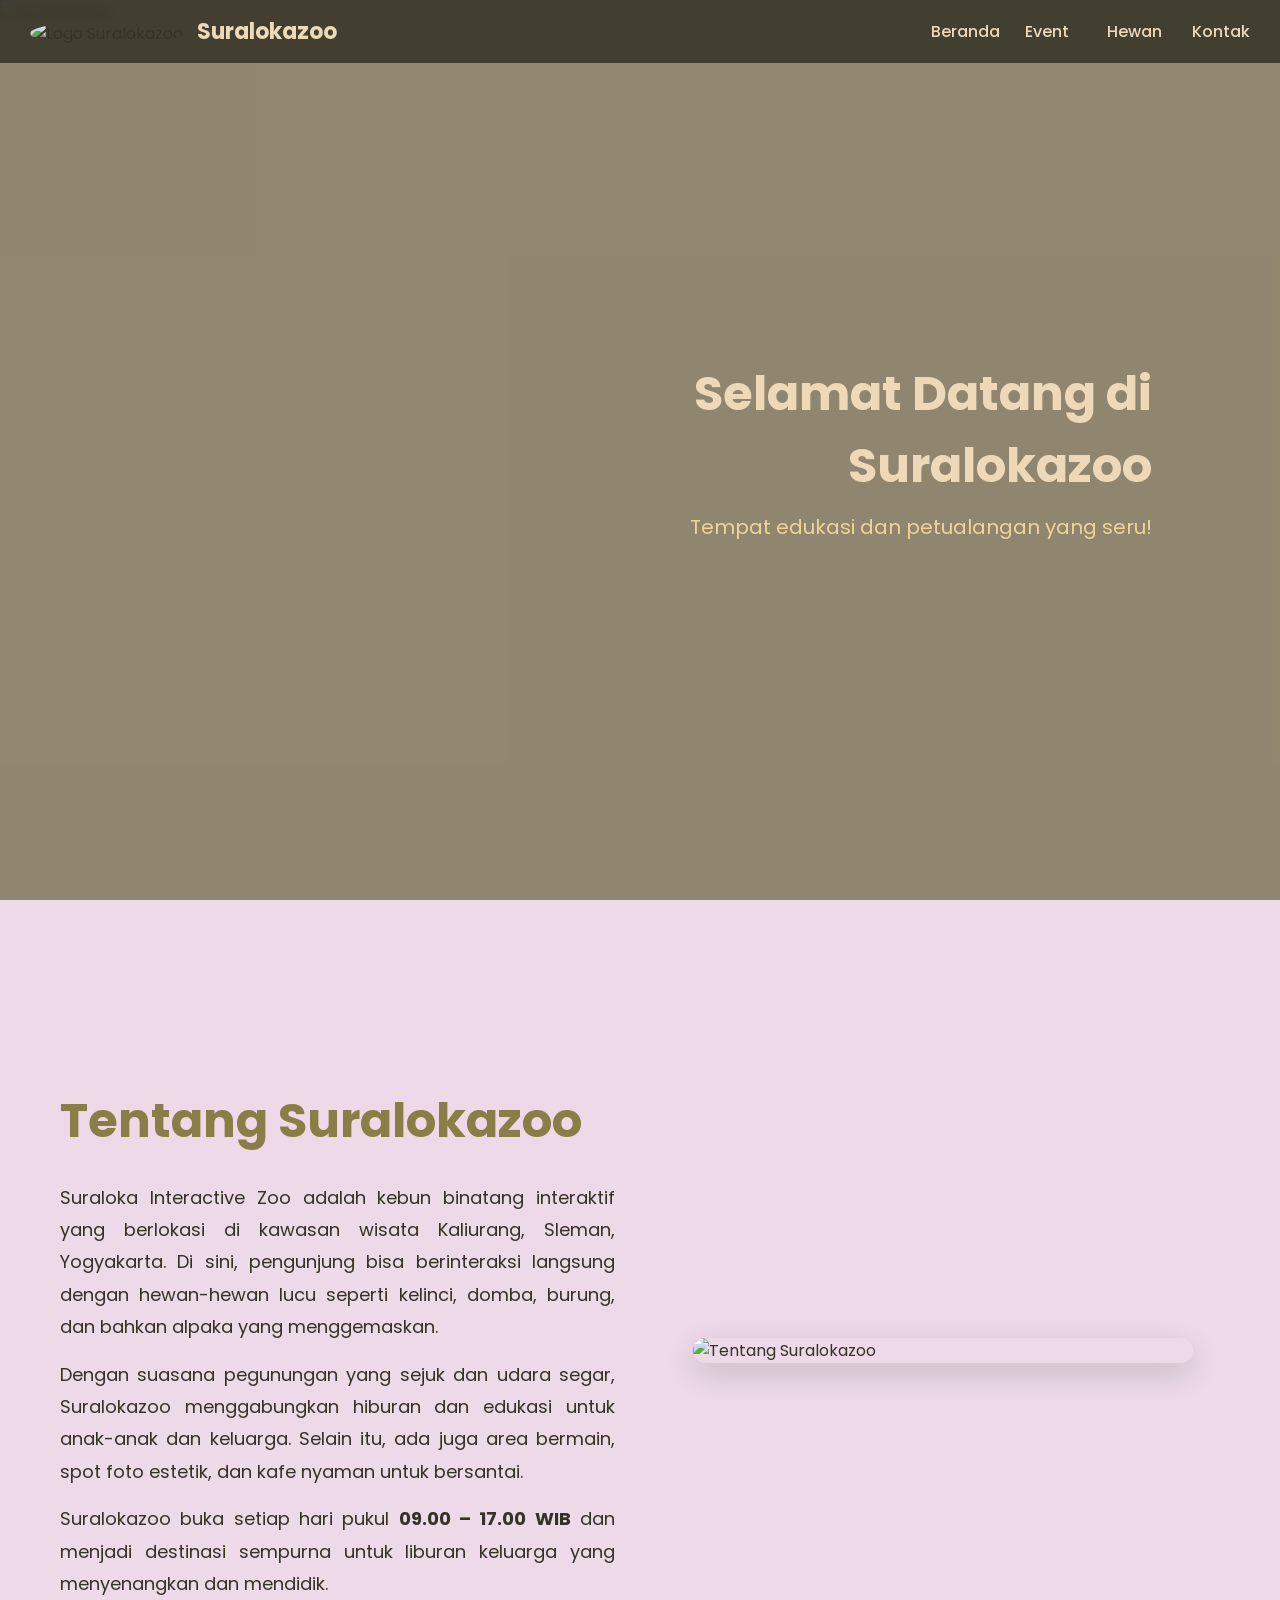
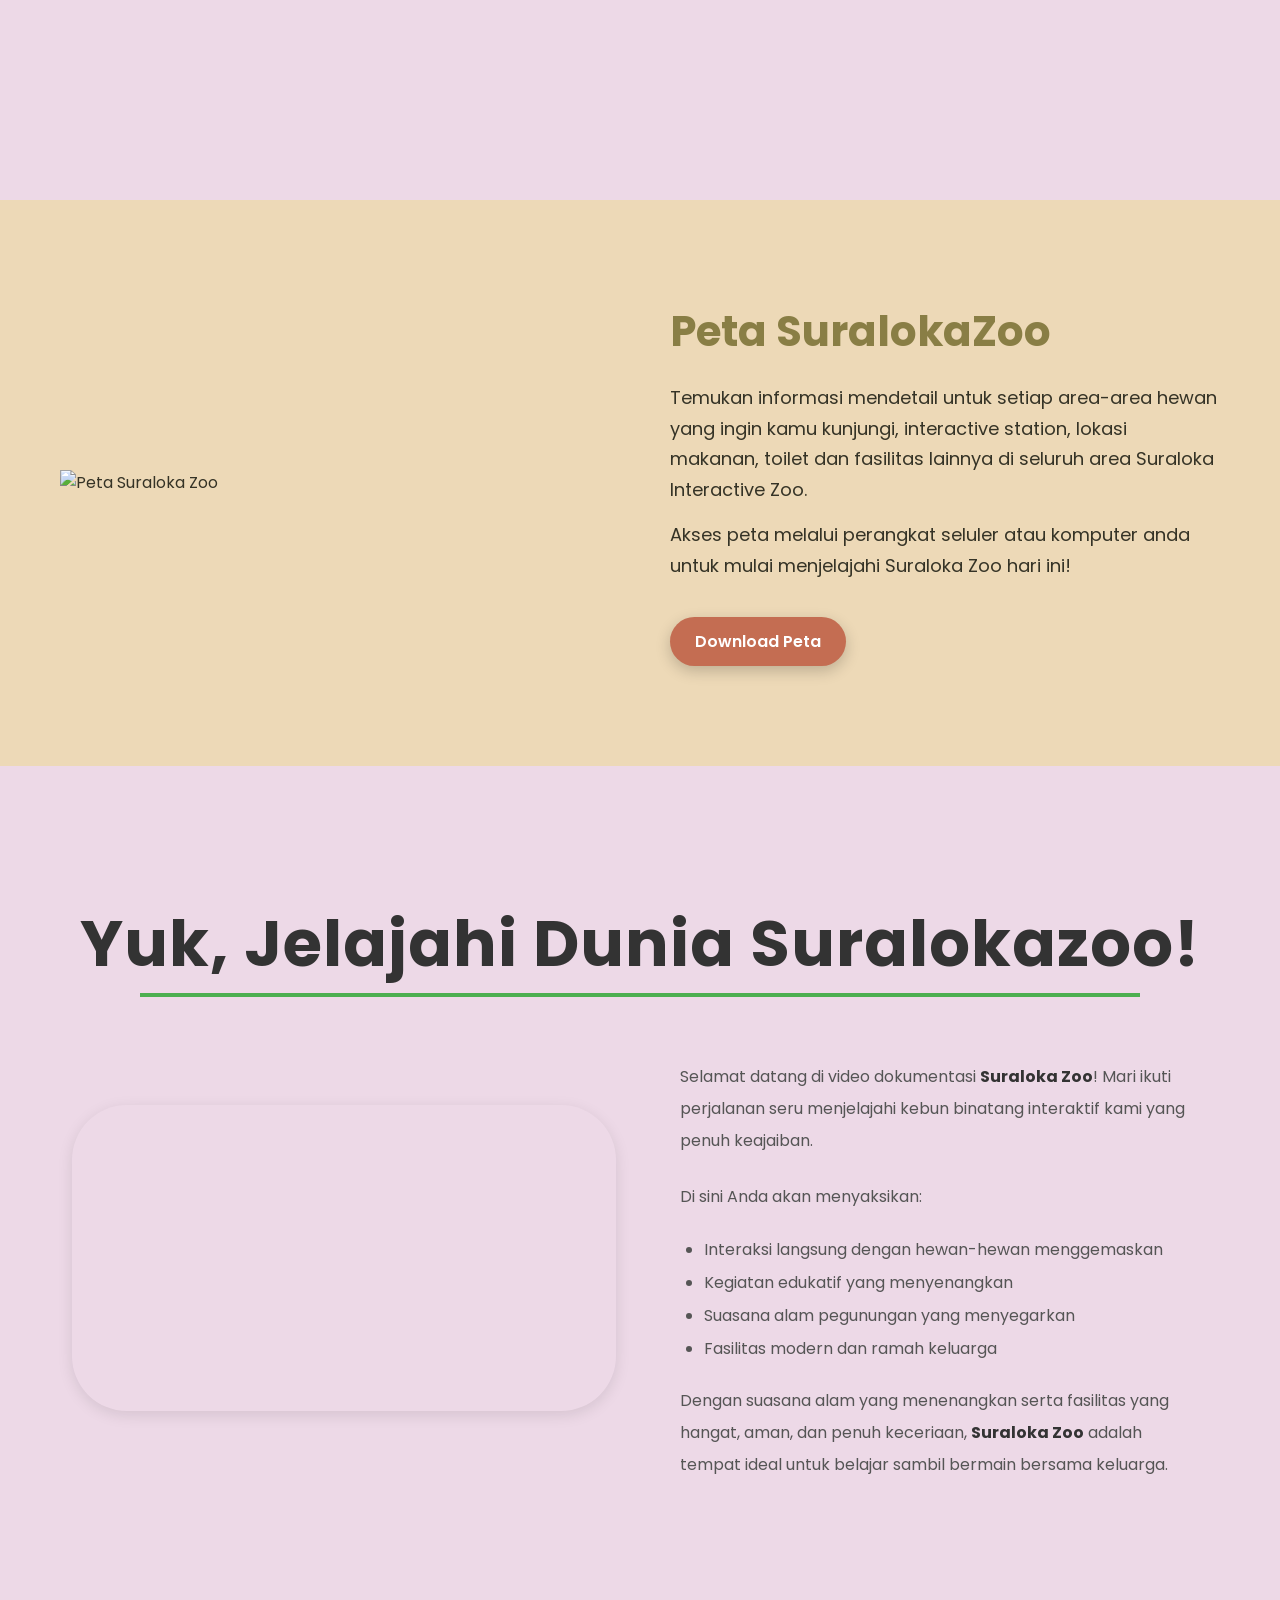
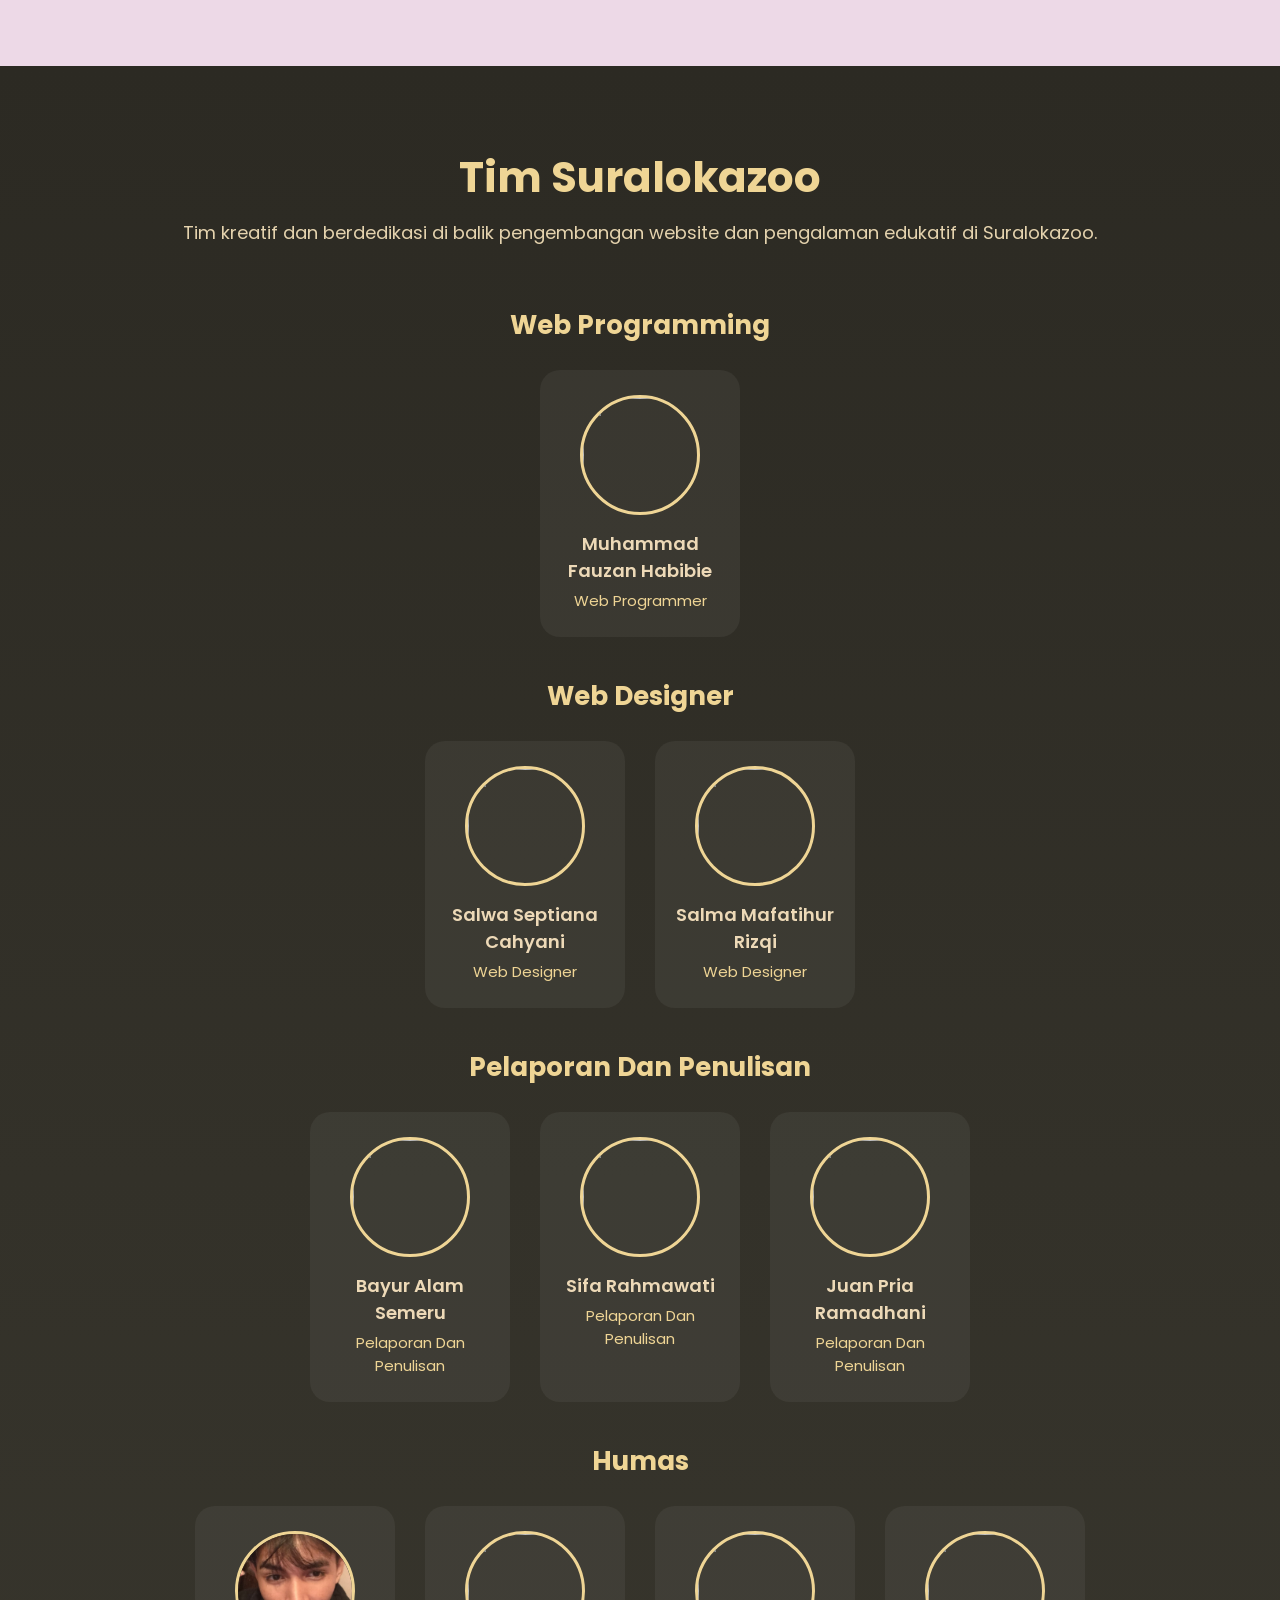
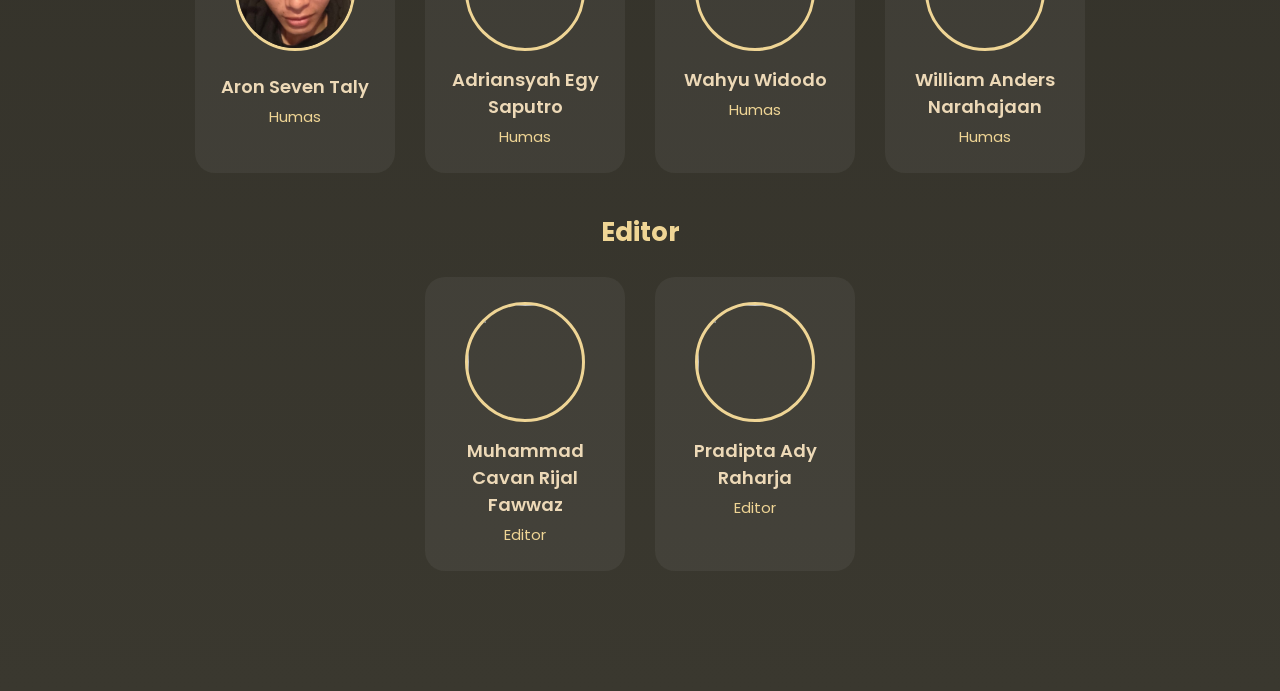
==== index.html @ 41c1dcbf "mengubah jadi index dan memperbaiki navbar" ====
<!DOCTYPE html>
<html lang="id">
<head>
    <meta charset="UTF-8">
    <meta name="viewport" content="width=device-width, initial-scale=1.0">
    <title>Suralokazoo</title>
    <link href="https://fonts.googleapis.com/css2?family=Poppins:wght@300;400;600;700&display=swap" rel="stylesheet">
    <link rel="stylesheet" href="main.css">
</head>
<body>
    <nav class="navbar">
        <div class="logo-container">
            <img src="image/logo_suralokazoo.jpg" alt="Logo Suralokazoo" class="logo-img">
            <span class="logo-text">Suralokazoo</span>
        </div>
        <ul>
            <li><a href="index.html">Beranda</a></li>
            <li><a href="event.html">Event</a></li>
            <li>
                <a href="hewan.html" class="active">Hewan</a>
                <ul class="dropdown">
                    <li><a href="mamalia.html">Mamalia</a></li>
                    <li><a href="amfibi.html">Amfibi</a></li>
                    <li><a href="reptil.html">Reptil</a></li>
                    <li><a href="unggas.html">Unggas</a></li>
                    <li><a href="ikan.html">Ikan</a></li>
                </ul>
            </li>
            <li><a href="kontak.html">Kontak</a></li>
        </ul>
    </nav>

  <section class="hero">
    <div class="overlay"></div>
    <img src="image/suralokazoo.jpg" alt="Suralokazoo" class="hero-img">
    <div class="hero-text">
      <h1>Selamat Datang di Suralokazoo</h1>
      <p>Tempat edukasi dan petualangan yang seru!</p>
    </div>
  </section>

  <section class="about" id="tentang">
    <div class="about-container">
      <div class="about-text">
        <h2>Tentang Suralokazoo</h2>
        <p>
          Suraloka Interactive Zoo adalah kebun binatang interaktif yang berlokasi di kawasan wisata Kaliurang, Sleman,
          Yogyakarta.
          Di sini, pengunjung bisa berinteraksi langsung dengan hewan-hewan lucu seperti kelinci, domba, burung, dan
          bahkan alpaka yang menggemaskan.
        </p>
        <p>
          Dengan suasana pegunungan yang sejuk dan udara segar, Suralokazoo menggabungkan hiburan dan edukasi
          untuk anak-anak dan keluarga. Selain itu, ada juga area bermain, spot foto estetik, dan kafe nyaman untuk
          bersantai.
        </p>
        <p>
          Suralokazoo buka setiap hari pukul <strong>09.00 – 17.00 WIB</strong> dan menjadi destinasi sempurna
          untuk liburan keluarga yang menyenangkan dan mendidik.
        </p>
      </div>

      <div class="about-image">
        <img src="image/suralokazoo.jpg" alt="Tentang Suralokazoo">
      </div>
    </div>
  </section>

  <section class="map-section">
    <div class="map-container">
      <div class="map-image">
        <img src="image/suralokazoo_map.png" alt="Peta Suraloka Zoo">
      </div>
      <div class="map-info">
        <h2>Peta SuralokaZoo</h2>
        <p>
          Temukan informasi mendetail untuk setiap area-area hewan yang ingin kamu kunjungi, interactive station, lokasi
          makanan, toilet dan fasilitas lainnya di seluruh area Suraloka Interactive Zoo.
        </p>
        <p>
          Akses peta melalui perangkat seluler atau komputer anda untuk mulai menjelajahi Suraloka Zoo hari ini!
        </p>
        <a href="image/suralokazoo_map.png" download class="btn-download">Download Peta</a>
      </div>
    </div>
  </section>

<!-- Section 4: Documentary -->
<section class="documentary" id="dokumentasi">
  <div class="documentary-container">
    
    <div class="documentary-header">
      <h1 class="documentary-title">Yuk, Jelajahi Dunia Suralokazoo!</h1>
     <div class="divider"></div>
     </div>

    <div class="documentary-content">
      <div class="video-wrapper">
        <div class="video-container">
          <iframe 
            src="https://www.youtube.com/embed/a-ZNIRq9Kw0?si=PWjBauFEa-ls23c8" 
            title="Dokumentasi Suralokazoo"
            frameborder="0" 
            allow="accelerometer; autoplay; clipboard-write; encrypted-media; gyroscope; picture-in-picture" 
            allowfullscreen>
          </iframe>
        </div>
      </div>

      <div class="documentary-description">
        <p>
          Selamat datang di video dokumentasi <strong>Suraloka Zoo</strong>! Mari ikuti perjalanan seru 
          menjelajahi kebun binatang interaktif kami yang penuh keajaiban.
        </p>
        <p>
          Di sini Anda akan menyaksikan:
        </p>
        <ul>
          <li>Interaksi langsung dengan hewan-hewan menggemaskan</li>
          <li>Kegiatan edukatif yang menyenangkan</li>
          <li>Suasana alam pegunungan yang menyegarkan</li>
          <li>Fasilitas modern dan ramah keluarga</li>
        </ul>
        <p>
          Dengan suasana alam yang menenangkan serta fasilitas yang hangat, 
          aman, dan penuh keceriaan, <strong>Suraloka Zoo</strong> adalah tempat 
          ideal untuk belajar sambil bermain bersama keluarga.
        </p>
      </div>
    </div>
  </div>
</section>

<section class="team" id="team">
  <h2 data-aos="fade-up">Tim Suralokazoo</h2>
  <p class="team-subtext">
    Tim kreatif dan berdedikasi di balik pengembangan website dan pengalaman edukatif di Suralokazoo.
  </p>

  <div class="team-group">

    <h3>Web Programming</h3>
    <div class="team-row single">
      <div class="team-card">
        <img src="image/pf.jpg" alt="">
        <h4>Muhammad Fauzan Habibie</h4>
        <p>Web Programmer</p>
      </div>
    </div>

    <h3>Web Designer</h3>
    <div class="team-row double" data-aos="zoom-in" data-aos-delay="500">
      <div class="team-card">
        <img src="image/pf2.jpeg" alt="">
        <h4>Salwa Septiana Cahyani</h4>
        <p>Web Designer</p>
      </div>
      <div class="team-card">
        <img src="image/pf3.jpeg" alt="">
        <h4>Salma Mafatihur Rizqi</h4>
        <p>Web Designer</p>
      </div>
    </div>

    <h3>Pelaporan Dan Penulisan</h3>
    <div class="team-row triple" data-aos="zoom-in" data-aos-delay="700">
      <div class="team-card">
        <img src="image/pf4.jpeg" alt="">
        <h4>Bayur Alam Semeru</h4>
        <p>Pelaporan Dan Penulisan</p>
      </div>
      <div class="team-card">
        <img src="image/pf5.jpeg" alt="">
        <h4>Sifa Rahmawati</h4>
        <p>Pelaporan Dan Penulisan</p>
      </div>
      <div class="team-card">
        <img src="image/pf6.jpeg" alt="">
        <h4>Juan Pria Ramadhani</h4>
        <p>Pelaporan Dan Penulisan</p>
      </div>
    </div>

    <h3>Humas</h3>
    <div class="team-row quad" data-aos="zoom-in" data-aos-delay="900">
      <div class="team-card">
        <img src="Image/pf7.jpg" alt="">
        <h4>Aron Seven Taly</h4>
        <p>Humas</p>
      </div>
      <div class="team-card">
        <img src="image/pf8.jpeg" alt="">
        <h4>Adriansyah Egy Saputro</h4>
        <p>Humas</p>
      </div>
      <div class="team-card">
        <img src="image/pf9.jpeg" alt="">
        <h4>Wahyu Widodo</h4>
        <p>Humas</p>
      </div>
      <div class="team-card">
        <img src="image/pf10.jpeg" alt="">
        <h4>William Anders Narahajaan</h4>
        <p>Humas</p>
      </div>
    </div>

    <h3>Editor</h3>
    <div class="team-row double" data-aos="zoom-in" data-aos-delay="1100">
      <div class="team-card">
        <img src="image/pf11.jpeg" alt="">
        <h4>Muhammad Cavan Rijal Fawwaz</h4>
        <p>Editor</p>
      </div>
      <div class="team-card">
        <img src="image/pf12.jpeg" alt="">
        <h4>Pradipta Ady Raharja</h4>
        <p>Editor</p>
      </div>
    </div>
  </div>
</section>

</body>

</html>
---- main.css ----
* {
  margin: 0;
  padding: 0;
  box-sizing: border-box;
}

body {
  font-family: Poppins, sans-serif;
  background-color: rgb(237, 217, 183); 
  color: rgb(53, 51, 38);
  overflow-x: hidden;
}

.navbar {
  position: fixed;
  top: 0;
  width: 100%;
  display: flex;
  justify-content: space-between;
  align-items: center;
  padding: 15px 30px;
  z-index: 100;
  background: rgba(53, 51, 38, 0.85); 
  -webkit-backdrop-filter: blur(5px);
  backdrop-filter: blur(5px);
}

.navbar ul {
  list-style: none;
  display: flex;
  align-items: center;
}

.navbar ul > li {
  margin-left: 25px;
  position: relative;
}

.navbar ul > li:last-child {
  margin-left: 0px;
}

.navbar ul li a {
  color: rgb(237, 217, 183); 
  text-decoration: none;
  font-weight: 500;
  transition: color 0.3s;
}

.navbar ul li a:hover {
  color: rgb(239, 213, 149); 
}

.navbar ul li:has(ul.dropdown) {
    margin-left: 30px;
    margin-right: 30px;
}

.navbar ul li:has(ul.dropdown) > a {
    padding-left: 8px;
}

.navbar ul li ul.dropdown {
    background: rgba(53, 51, 38, 0.95);
    backdrop-filter: blur(5px);
    -webkit-backdrop-filter: blur(5px);
    position: absolute;
    left: 0;
    top: 100%;
    display: none;
    padding: 8px;
    border-radius: 8px;
    z-index: 999;
    min-width: 100px;
    margin-top: 0;
    box-shadow: 0 8px 16px rgba(0, 0, 0, 0.3);
}

.navbar li:hover > ul.dropdown {
    display: block;
}

.navbar ul li ul.dropdown li {
    display: block;
    margin-left: 0;
}

.navbar ul li ul.dropdown li a {
    padding: 8px 12px;
    color: rgb(237, 217, 183);
    text-decoration: none;
    display: block;
    transition: background-color 0.3s, color 0.3s;
    border-radius: 5px;
    font-size: 14px;
}

.navbar ul li ul.dropdown li a:hover {
    background: rgba(255, 255, 255, 0.1);
    color: rgb(239, 213, 149);
}

@media (max-width: 768px) {
    .navbar ul li:has(ul.dropdown) {
        margin-left: 25px;
        margin-right: 25px;
    }
    
    .navbar ul li:has(ul.dropdown) > a {
        padding-left: 0;
    }
    
    .navbar ul li ul.dropdown {
        position: static;
        box-shadow: none;
        margin-top: 0;
    }
}

.logo-img {
  width: 40px;
  height: 40px;
  margin-right: 10px;
  border-radius: 50%;
}

.logo-text {
  color: rgb(237, 217, 183);
  font-weight: bold;
  font-size: 22px;
}

.hero {
  position: relative;
  height: 100vh;
  width: 100%;
  overflow: hidden;
  display: flex;
  justify-content: flex-end; 
  align-items: center; 
  padding-right: 10%; 
}

.hero-img {
  position: absolute;
  width: 100%;
  height: 100%;
  object-fit: cover;
  top: 0;
  left: 0;
  z-index: 1;
}

.hero .overlay {
  position: absolute;
  top: 0;
  left: 0;
  width: 100%;
  height: 100%;
  background: rgba(53, 51, 38, 0.5); 
  z-index: 2;
}

.hero-text {
  position: relative;
  z-index: 3;
  color: rgb(237, 217, 183); 
  text-align: right; 
  max-width: 500px;
}

.hero-text h1 {
  font-size: 48px;
  margin-bottom: 10px;
}

.hero-text p {
  font-size: 20px;
  color: rgb(239, 213, 149); 
}

@media (max-width: 768px) {
  .hero {
    justify-content: center;
    padding-right: 0;
  }

  .hero-text {
    text-align: center;
  }
}

.about {
  height: 100vh;
  background-color: rgb(237, 217, 231); 
  display: flex;
  justify-content: center;
  align-items: center;
  padding: 0 60px;
}

.about-container {
  max-width: 1200px;
  display: flex;
  align-items: center;
  gap: 50px;
}

.about-text {
  flex: 1;
  color: rgb(53, 51, 38);
}

.about-text h2 {
  font-size: 48px;
  margin-bottom: 25px;
  color: rgb(137, 126, 69);
}

.about-text p {
  font-size: 18px;
  line-height: 1.8;
  margin-bottom: 15px;
  text-align: justify;
}

.about-image {
  flex: 1;
  display: flex;
  justify-content: center;
}

.about-image img {
  width: 100%;
  max-width: 500px;
  border-radius: 20px;
  box-shadow: 0 10px 30px rgba(0, 0, 0, 0.15);
  object-fit: cover;
}
.map-section {
  background-color: rgb(237, 217, 183);
  padding: 100px 60px;
  display: flex;
  justify-content: center;
  align-items: center;
}

.map-container {
  max-width: 1200px;
  display: flex;
  align-items: center;
  gap: 60px;
}

.map-image {
  flex: 1;
  display: flex;
  justify-content: center;
}

.map-image img {
  width: 100%;
  max-width: 550px;
  border-radius:  0;
  box-shadow: none;
  object-fit: cover;
}

.map-info {
  flex: 1;
  color: rgb(53, 51, 38);
}

.map-info h2 {
  font-size: 42px;
  color: rgb(137, 126, 69);
  margin-bottom: 20px;
}

.map-info p {
  font-size: 18px;
  line-height: 1.7;
  margin-bottom: 15px;
}


.btn-download {
  display: inline-block;
  background-color: rgb(196, 109, 82); 
  color: white;
  padding: 12px 25px;
  border-radius: 30px;
  text-decoration: none;
  font-weight: 600;
  margin-top: 20px;
  transition: all 0.3s ease;
  box-shadow: 0 5px 15px rgba(0, 0, 0, 0.2);
}

.btn-download:hover {
  background-color: rgb(239, 213, 149); 
  color: rgb(53, 51, 38);
  transform: translateY(-3px);
  box-shadow: 0 8px 20px rgba(0, 0, 0, 0.3);
}

@media (max-width: 900px) {
  .about-container, .map-container {
    flex-direction: column;
    text-align: center;
  }

  .about-image img, .map-image img {
    max-width: 350px;
  }
}

.team {
  background: linear-gradient(180deg, #2c2a23 0%, #3a382f 100%);
  color: rgb(237, 217, 183);
  padding: 80px 5%;
  text-align: center;
}

.team h2 {
  font-size: 42px;
  margin-bottom: 10px;
  color: rgb(239, 213, 149);
}

.team-subtext {
  font-size: 18px;
  margin-bottom: 60px;
  color: rgb(229, 211, 174);
}

.team-group h3 {
  margin: 40px 0 25px;
  font-size: 26px;
  color: rgb(239, 213, 149);
}

.team-row {
  display: flex;
  justify-content: center;
  flex-wrap: wrap;
  gap: 30px;
  margin-bottom: 40px;
}

.team-card {
  background-color: rgba(255, 255, 255, 0.05);
  border-radius: 20px;
  padding: 25px 20px;
  width: 200px;
  transition: transform 0.4s ease, box-shadow 0.4s ease;
}

.team-card:hover {
  transform: translateY(-10px) scale(1.05);
  box-shadow: 0 10px 25px rgba(239, 213, 149, 0.25);
}

.team-card img {
  width: 120px;
  height: 120px;
  border-radius: 50%;
  object-fit: cover;
  margin-bottom: 15px;
  border: 3px solid rgb(239, 213, 149);
  transition: transform 0.3s ease;
}

.team-card:hover img {
  transform: scale(1.07);
}

.team-card h4 {
  margin-bottom: 5px;
  font-size: 18px;
  font-weight: 600;
}

.team-card p {
  font-size: 15px;
  color: rgb(239, 213, 149);
}

@media (max-width: 768px) {
  .team-card {
    width: 160px;
  }
  .team h2 {
    font-size: 32px;
  }
  .team-group h3 {
    font-size: 22px;
  }
}

.documentary {
  padding: 4rem 2rem;
  background-color: #f8f9fa;
}

.documentary-container {
  max-width: 1600px;
  margin: 0 auto;
}

.documentary {
  position: relative;
  left: 50%;
  right: 50%;
  margin-left: -50vw;
  margin-right: -50vw;
  width: 100vw;
  padding: 6rem 0;
  background-color: rgb(237, 217, 231);
  transition: background-color 0.25s ease;
  min-height: 100vh;
  display: flex;
  align-items: center;
  z-index: 1;
}


.documentary-container {
  max-width: 1200px;
  margin: 0 auto;
  padding: 0 2rem;
  width: 100%;
}
.documentary-header h2 {
  color: #333;
  margin-bottom: 1rem;
}

.documentary-title {
  font-size: 64px;
  line-height: 1.05;
  font-weight: 700;
  color: #333;
  margin: 0 0 1rem;
  letter-spacing: 1px;
}

@media (max-width: 650px) {
  .documentary-title {
    font-size: 32px;
    text-align: center;
  }
}

.documentary-header {
  text-align: center;
  margin-bottom: 3rem;

} 

.documentary-header h2 {
  color: #333;
  margin-bottom: 1rem;
}

.divider {
  width: 1000px;
  height: 4px;
  background-color: #4CAF50;
  margin: 0 auto;
}

.documentary-content {
  display: grid;
  grid-template-columns: 1fr;
  gap: 3rem;
}

@media (min-width: 768px) {
  .documentary-content {
    grid-template-columns: 1fr 1fr;
  }
}

.video-wrapper {
  width: 100%;
}

.video-container {
  position: relative;
  padding-bottom: 56.25%; 
  height: 0;
  overflow: hidden;
  border-radius: 55px;
  box-shadow: 0 4px 15px rgba(0,0,0,0.1);
  margin-top: 60px;
}

.video-container iframe {
  position: absolute;
  top: 0;
  left: 0;
  width: 100%;
  height: 100%;
  border-radius: 55px;
}

.documentary-description {
  padding: 1rem;
}

.documentary-description p {
  margin-bottom: 1.5rem;
  line-height: 2.0;
  color: #555;
}

.documentary-description ul {
  margin-left: 1.5rem;
  margin-bottom: 1.5rem;
}

.documentary-description li {
  margin-bottom: 0.5rem;
  color: #555;
}

.documentary-description strong {
  color: #333;
}


.event-section {
  background-color: #edd9b7;
  min-height: 100vh;
  display: flex;
  flex-direction: column;
  align-items: center;
  padding: 120px 60px 80px;
}

.section-title {
  font-size: 3rem;
  font-weight: 700;
  color: #000;
  margin-bottom: 30px; 
}

.event-container {
  position: relative;
  display: flex;
  align-items: center;
  justify-content: center;
  width: 100%;
  max-width: 1200px;
  margin: 0 auto;
  padding: 0 10px;
}

.arrow {
  display: none !important;
}

.event-cards {
  display: flex;
  gap: 30px;
  padding: 0 70px;
  width: 100%;
  overflow: hidden;
  align-items: stretch;
  justify-content: center;
}

.event-card {
  flex: 0 0 calc((100% - 90px) / 4);
  max-width: calc((100% - 90px) / 4);
  background-color: #fff;
  height: 320px;
  border-radius: 20px;
  box-shadow: 0 4px 10px rgba(0,0,0,0.15);
  display: flex;
  flex-direction: column;
  align-items: center;
  justify-content: flex-start;
  padding: 20px;
  box-sizing: border-box;
}

.image-placeholder {
  background-color: #d1d5db;
  width: 100%;
  height: 70%;
  border-radius: 15px;
  display: flex;
  align-items: center;
  justify-content: center;
  color: #555;
  font-weight: 500;
  overflow: hidden; 
}

.image-placeholder img {
  width: 100%;
  height: 100%;
  object-fit: cover;
  display: block;
  border-radius: 15px; 
}

.event-name {
  font-weight: 700;
  color: #000;
  margin-top: 12px;
  text-align: center;
}

/* Hewan CSS */

.kategori-container {
    padding: 4rem 2rem;
    max-width: 1400px;
    margin: 0 auto;
    margin-top: 80px; 
}

.page-title {
    text-align: center;
    color: #353326;
    font-size: 2.5rem;
    margin-bottom: 2rem;
    text-shadow: 2px 2px 4px rgba(0, 0, 0, 0.1);  
}

.kategori-grid {
    display: grid;
    grid-template-columns: repeat(5, 1fr);
    gap: 2rem;
    padding: 1rem;
}

.kategori-item {
    background: white;
    border-radius: 20px;
    overflow: hidden;
    box-shadow: 0 10px 30px rgba(0, 0, 0, 0.2);
    transition: transform 0.3s, box-shadow 0.3s;
    cursor: pointer;
    text-decoration: none;
    color: inherit;
    display: block;
}

.kategori-item:hover {
    transform: translateY(-10px);
    box-shadow: 0 15px 40px rgba(0, 0, 0, 0.3);
}

.kategori-image {
    width: 100%;
    height: 250px;
    object-fit: cover;
}

.kategori-content {
    padding: 1.5rem;
    text-align: center;
}

.kategori-title {
    font-size: 1.8rem;
    font-weight: 700;
    color: #333;
    margin-bottom: 0.5rem;
}

@media (max-width: 768px) {
    .page-title {
        font-size: 2rem;
    }

    .kategori-grid {
        grid-template-columns: 1fr;
    }
}

.animal-detail-section {
    padding: 120px 2rem 4rem;
    max-width: 1400px;
    margin: 0 auto;
}

.animal-header {
    text-align: center;
    margin-bottom: 4rem;
}

.animal-category-title {
    font-size: 3rem;
    font-weight: 700;
    color: #353326;
    margin-bottom: 1rem;
}

.animal-grid {
    display: grid;
    grid-template-columns: repeat(auto-fit, minmax(350px, 1fr));
    gap: 2.5rem;
    padding: 1rem;
}

.animal-card {
    background: white;
    border-radius: 20px;
    overflow: hidden;
    box-shadow: 0 5px 20px rgba(0, 0, 0, 0.1);
    transition: transform 0.3s, box-shadow 0.3s;
}

.animal-card:hover {
    transform: translateY(-8px);
    box-shadow: 0 10px 30px rgba(0, 0, 0, 0.15);
}

.animal-image {
    width: 100%;
    height: 250px;
    overflow: hidden;
}

.animal-image img {
    width: 100%;
    height: 100%;
    object-fit: cover;
    transition: transform 0.3s;
}

.animal-card:hover .animal-image img {
    transform: scale(1.05);
}

.animal-info {
    padding: 1.5rem;
}

.animal-name {
    font-size: 1.8rem;
    font-weight: 700;
    color: #353326;
    margin-bottom: 0.3rem;
}

.animal-latin {
    font-size: 0.95rem;
    color: #897e45;
    font-style: italic;
    margin-bottom: 1rem;
}

.animal-description {
    font-size: 0.95rem;
    color: #555;
    line-height: 1.7;
    margin-bottom: 1rem;
    text-align: justify;
}

.animal-facts {
    display: flex;
    flex-wrap: wrap;
    gap: 0.5rem;
}

.fact-tag {
    display: inline-block;
    background: #edd9b7;
    color: #353326;
    padding: 0.4rem 0.8rem;
    border-radius: 20px;
    font-size: 0.85rem;
    font-weight: 500;
}

@media (max-width: 768px) {
    .animal-detail-section {
        padding: 100px 1rem 2rem;
    }

    .animal-category-title {
        font-size: 2rem;
    }

    .animal-grid {
        grid-template-columns: 1fr;
    }
}

/* Kontak CSS */
.fasilitas {
  background-color: #f6b157;
  padding: 60px 20px;
  text-align: center;
  color: #444;
}

.fasilitas h2{
  font-size: 42px;
  font-weight: 800;
  padding-top: 60px;
  margin-bottom: 40px;
  text-transform: uppercase;
}

.fasilitas-container{
  display: grid;
  grid-template-columns: repeat(auto-fit, minmax(260px, 1fr));
  gap: 30px;
  max-width: 1200px;
  margin: 0 auto;
}

.fasilitas.card{
  background: #444;
  color: #333;
  border-radius: 25px;
  padding: 25px 20px 30px;
  text-align: center;
  box-shadow: 0 8px 25px rgba(0, 0, 0, 0.15);
  transition: transform.3s ease, box-shadow .3s ease;
}

.fasilitas.card:hover{
  transform: translateY(-6px) scale(1,0 1);
  box-shadow: 0 12px 35px rgba(0, 0, 0, 0.2);
}

.fasilitas-item{
  width: 110px;
  height: 110px;
  background-color: #edd9b7;
  margin: 0 auto 15px;
  border-radius: 50%;
  display: flex;
  align-items: center;
  justify-content: center;
}

.fasilitas-item img{
  width: 60px;
  height: 60px;
  object-fit: contain;
}

.fasilitas.card h3{
  font-size: 20px;
  margin-bottom: 10px;
}

.fasilitas.card p{
  font-size: 14px;
  line-height: 1.6;
  opacity: 0.9;
}

.btn-selengkapnya{
  display: inline-block;
  margin-top: 50px;
  background-color: #edd9b7;
  color: #333;
  padding: 14px 50px;
  border-radius: 50px;
  font-weight: 600;
  text-decoration: none;
  transition: .3s ease;
}

.btn-selengkapnya:hover{
  background-color: #897e45;
}

.kontak{
  background-color: #edd9b7;
  padding: 60px 20px;
  display: grid;
  grid-template-columns: repeat(auto-fit, minmax(280px, 1fr));
  gap: 40px;
}

.kontak-info{
  background-color: #f6b157;
  border-radius: 25px;
  padding: 30px;
  box-shadow: 0 6px 20px rgba(0,0,0,0.1);
}

.kontak-info img{
  width: 60px;
  margin-bottom: 15px;
}

.kontak-info h3{
  font-size: 20px;
  margin: 15px 0 5px;
  text-transform: capitalize;
}

.kontak-info p{
  font-size: 15px;
  line-height: 1.6;
  color: #444;
}

.connect{
  background-color: #f6b157;
  color: #444;
  border-radius: 25px;
  padding: 30px;
  box-shadow: 0 6px 20px rgba(0,0,0,0.12);
}

.connect h3{
  font-size: 22px;
  margin-bottom: 15px;
  text-transform: uppercase;
}

.connect p{
  font-size: 16px;
  line-height: 1.6;
}

.icon{
  
}

@media(max-width: 768px){
  .fasilitas h2{
    font-size: 30px;
  }

  .navbar{
    flex-direction: column;
    gap: 10px;
  }

  .navbar ul{
    flex-wrap: wrap;
    justify-content: center;
  }
}

@keyframes slidemasuk {
  from {
    opacity: 0;
    transform: translateX(80px);
  }
  to {
    opacity: 1;
    transform: translateX(0);
  }
}

@keyframes zoommasuk {
  from {
    transform: scale(1.9);
  }
  to {
    transform: scale(1);
  }
}

@keyframes slidekebawah {
  from {
    opacity: 0;
    transform: translateY(-40px);
  }
}
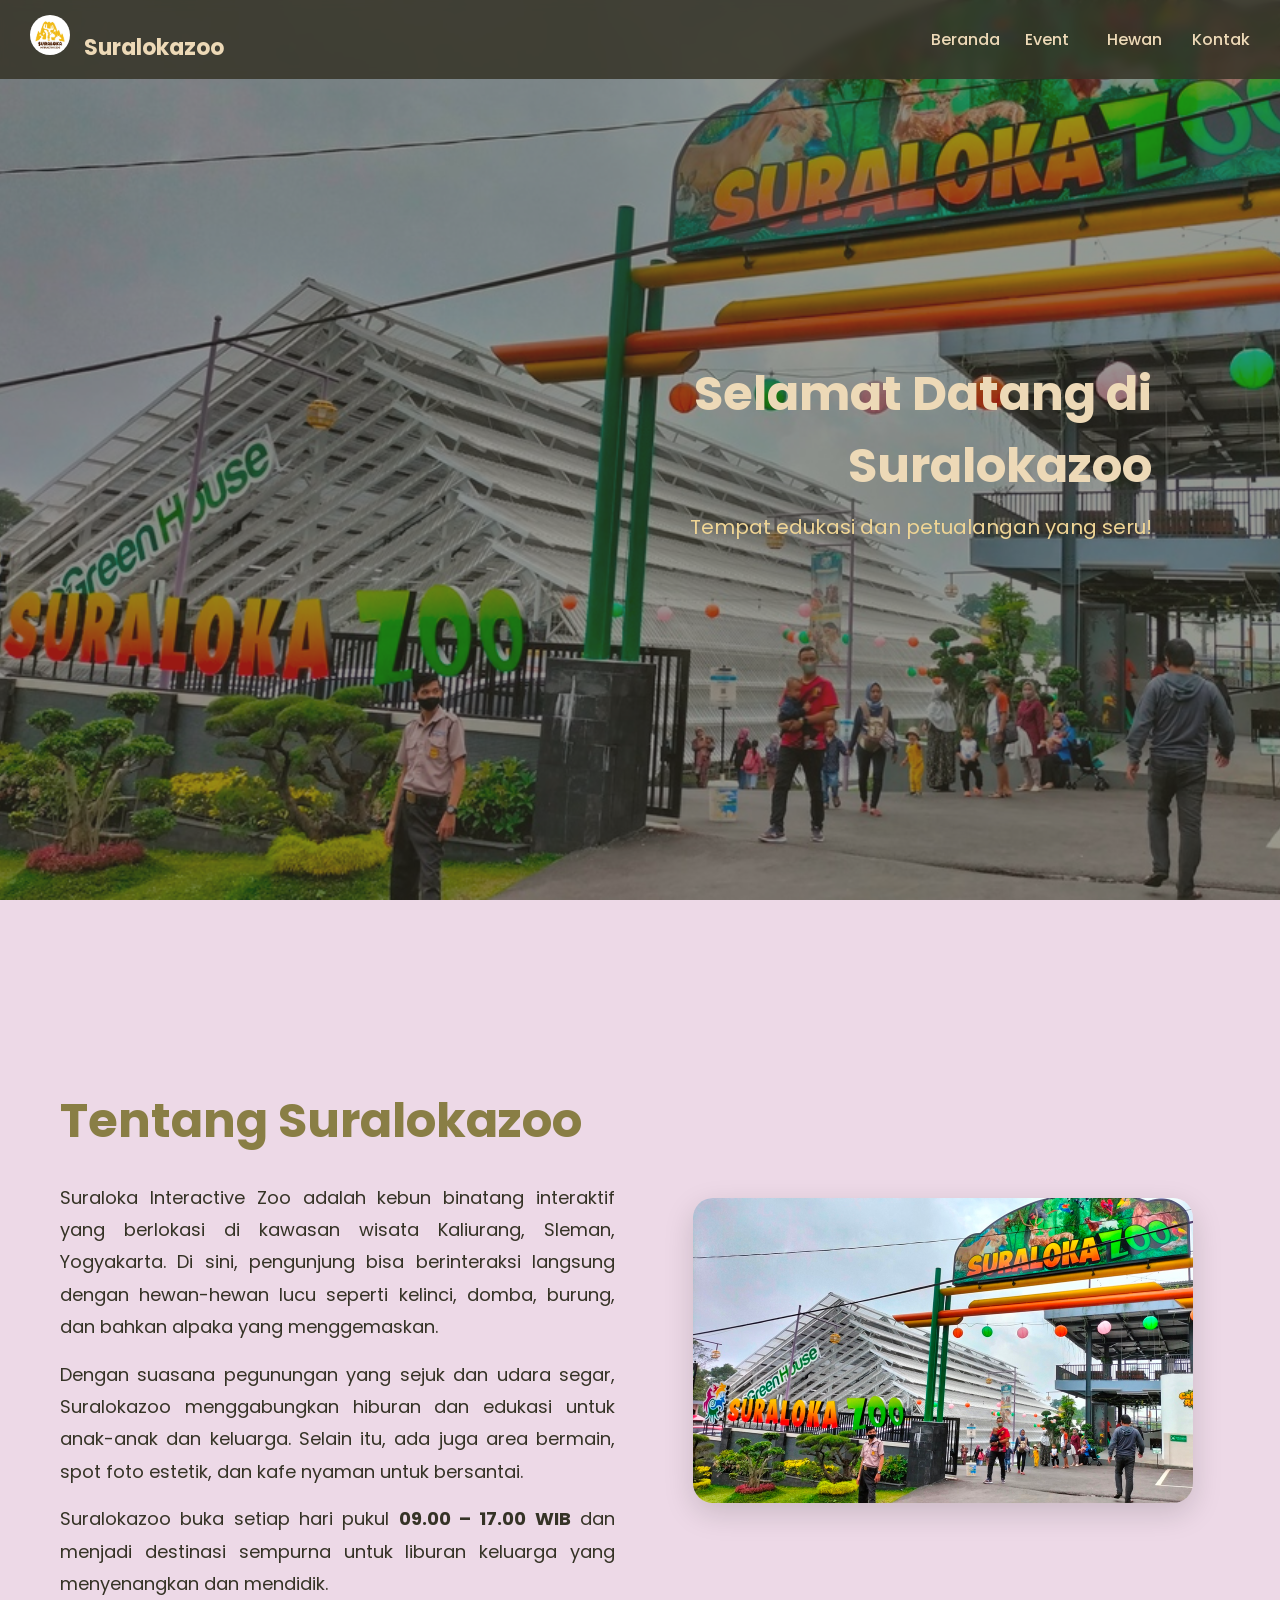
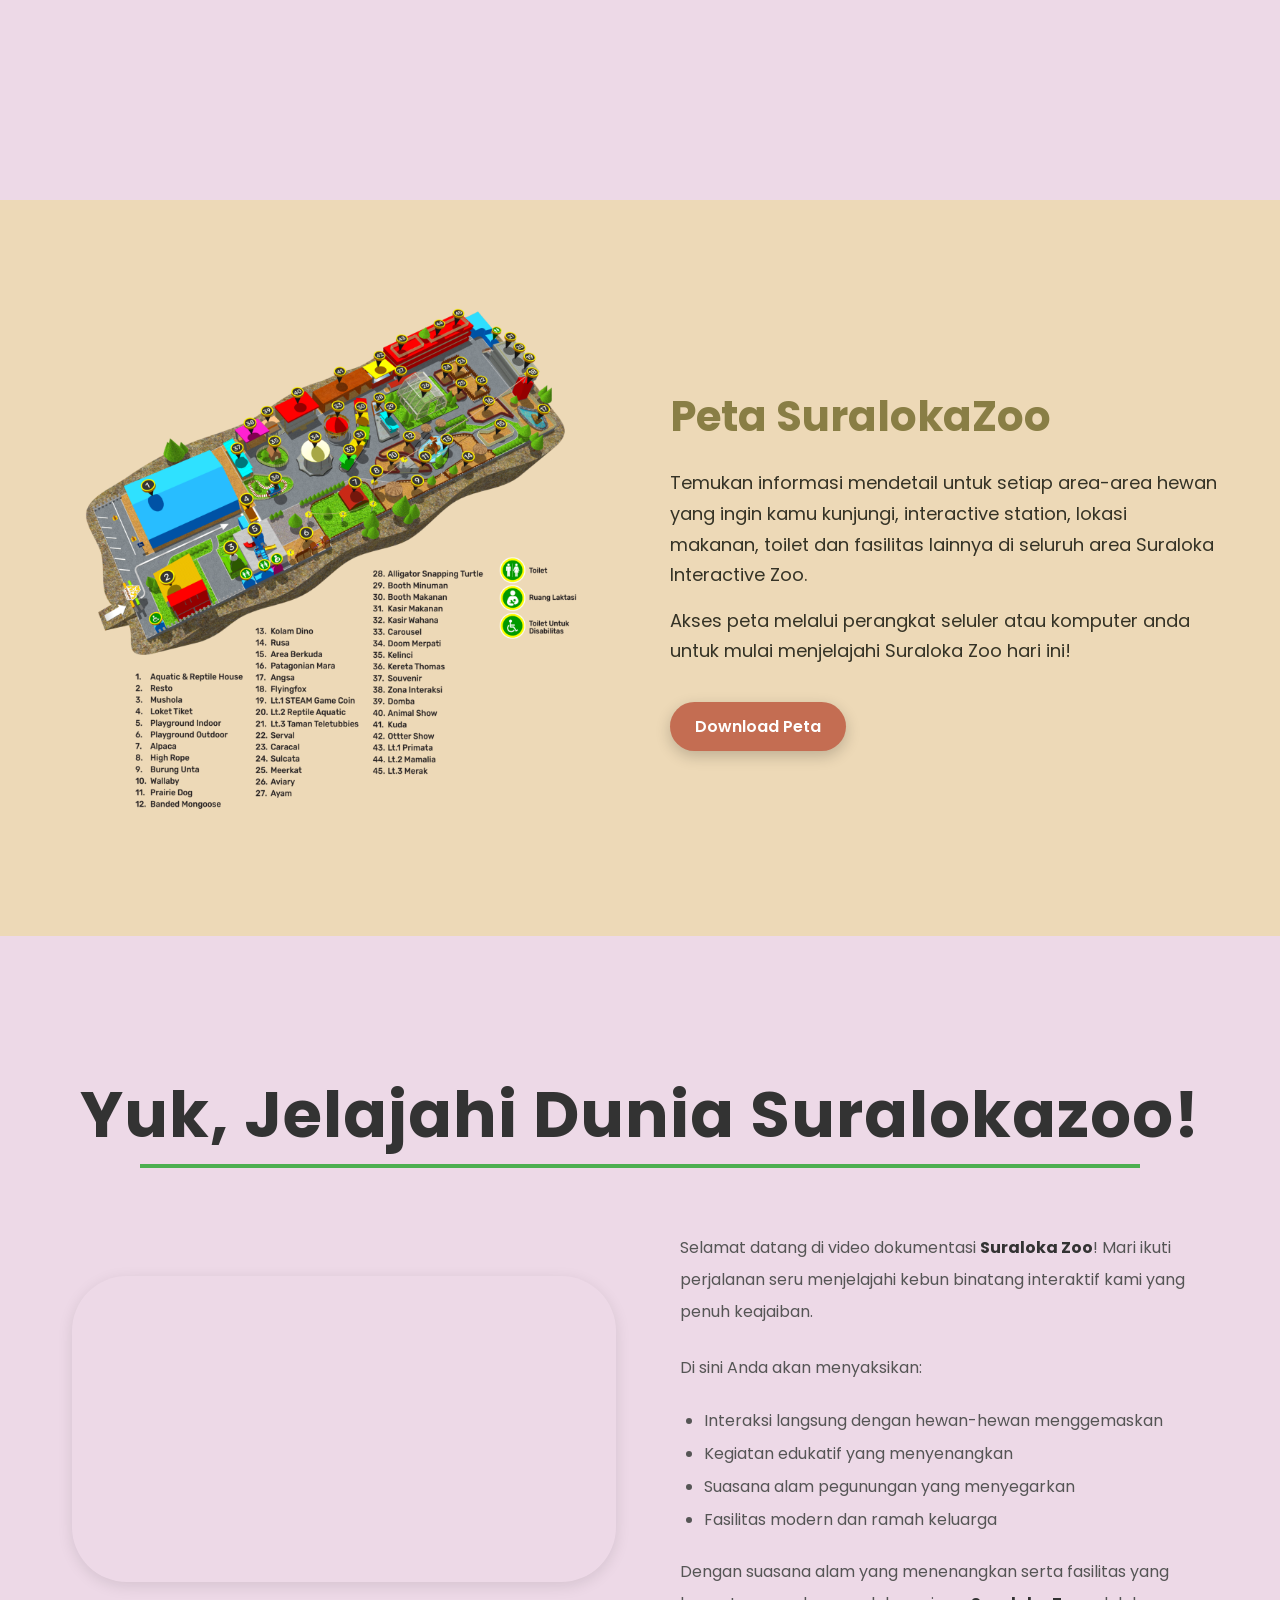
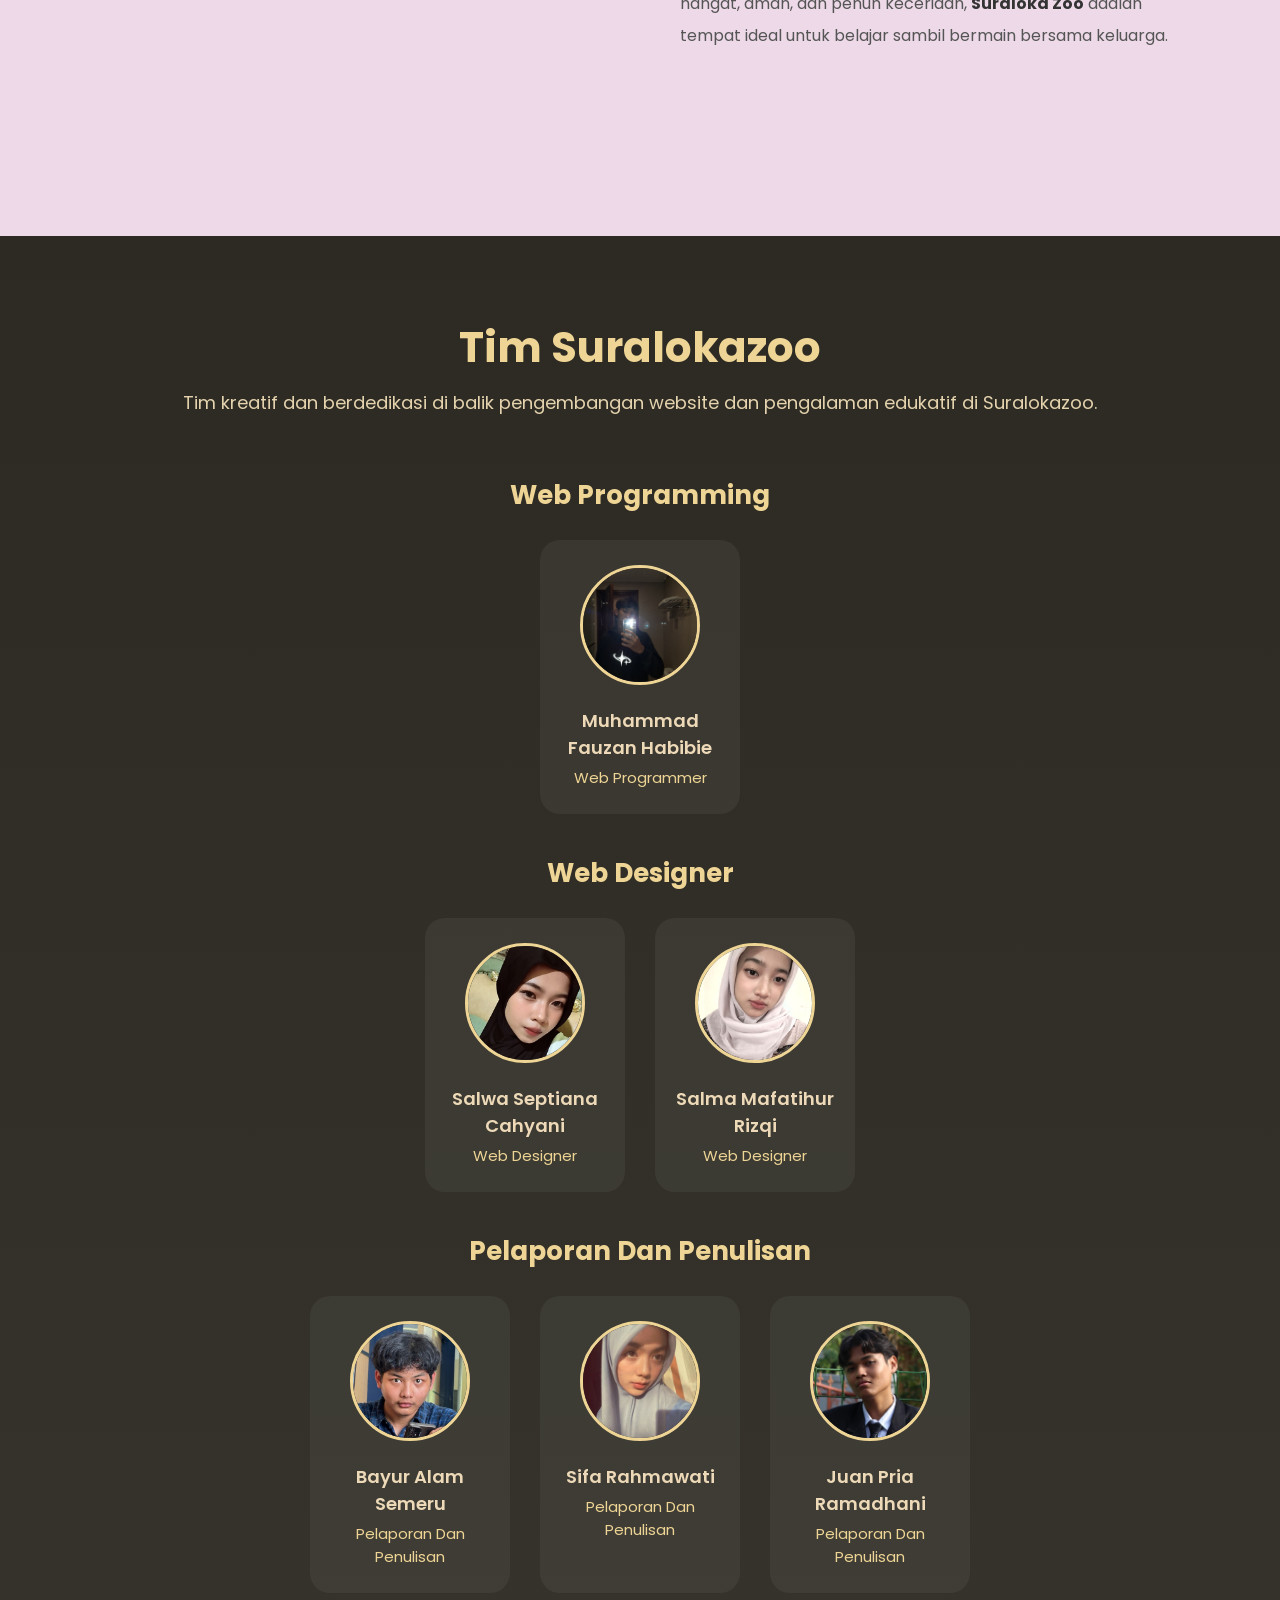
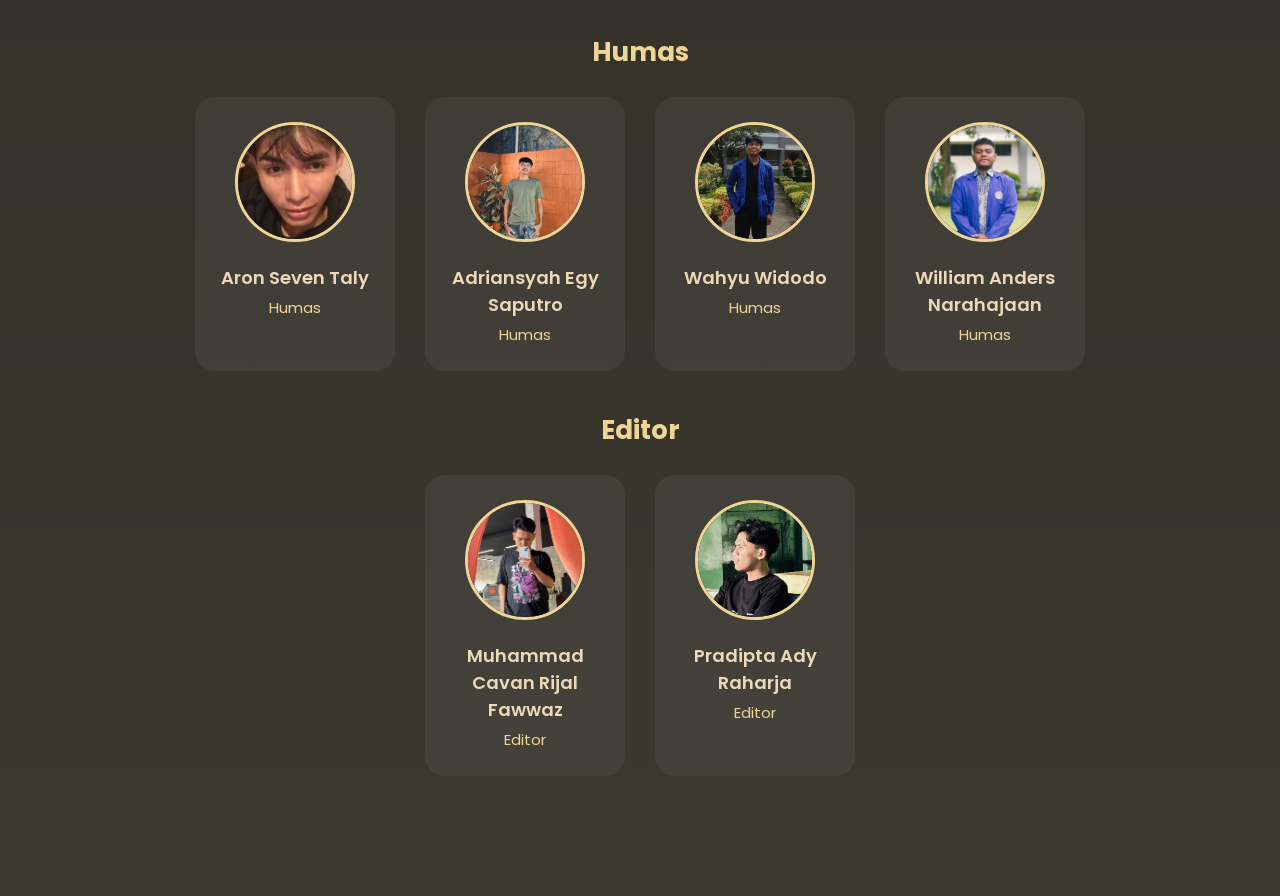
==== commit 2a30136f: "Perbaiki Img" ====
--- a/index.html
+++ b/index.html
@@ -10,7 +10,7 @@
 <body>
     <nav class="navbar">
         <div class="logo-container">
-            <img src="image/logo_suralokazoo.jpg" alt="Logo Suralokazoo" class="logo-img">
+            <img src="Image/logo_suralokazoo.jpg" alt="Logo Suralokazoo" class="logo-img">
             <span class="logo-text">Suralokazoo</span>
         </div>
         <ul>
@@ -32,7 +32,7 @@
 
   <section class="hero">
     <div class="overlay"></div>
-    <img src="image/suralokazoo.jpg" alt="Suralokazoo" class="hero-img">
+    <img src="Image/suralokazoo.jpg" alt="Suralokazoo" class="hero-img">
     <div class="hero-text">
       <h1>Selamat Datang di Suralokazoo</h1>
       <p>Tempat edukasi dan petualangan yang seru!</p>
@@ -61,7 +61,7 @@
       </div>
 
       <div class="about-image">
-        <img src="image/suralokazoo.jpg" alt="Tentang Suralokazoo">
+        <img src="Image/suralokazoo.jpg" alt="Tentang Suralokazoo">
       </div>
     </div>
   </section>
@@ -69,7 +69,7 @@
   <section class="map-section">
     <div class="map-container">
       <div class="map-image">
-        <img src="image/suralokazoo_map.png" alt="Peta Suraloka Zoo">
+        <img src="Image/suralokazoo_map.png" alt="Peta Suraloka Zoo">
       </div>
       <div class="map-info">
         <h2>Peta SuralokaZoo</h2>
@@ -80,7 +80,7 @@
         <p>
           Akses peta melalui perangkat seluler atau komputer anda untuk mulai menjelajahi Suraloka Zoo hari ini!
         </p>
-        <a href="image/suralokazoo_map.png" download class="btn-download">Download Peta</a>
+        <a href="Image/suralokazoo_map.png" download class="btn-download">Download Peta</a>
       </div>
     </div>
   </section>
@@ -142,7 +142,7 @@
     <h3>Web Programming</h3>
     <div class="team-row single">
       <div class="team-card">
-        <img src="image/pf.jpg" alt="">
+        <img src="Image/pf.jpg" alt="">
         <h4>Muhammad Fauzan Habibie</h4>
         <p>Web Programmer</p>
       </div>
@@ -151,12 +151,12 @@
     <h3>Web Designer</h3>
     <div class="team-row double" data-aos="zoom-in" data-aos-delay="500">
       <div class="team-card">
-        <img src="image/pf2.jpeg" alt="">
+        <img src="Image/pf2.jpeg" alt="">
         <h4>Salwa Septiana Cahyani</h4>
         <p>Web Designer</p>
       </div>
       <div class="team-card">
-        <img src="image/pf3.jpeg" alt="">
+        <img src="Image/pf3.jpeg" alt="">
         <h4>Salma Mafatihur Rizqi</h4>
         <p>Web Designer</p>
       </div>
@@ -165,17 +165,17 @@
     <h3>Pelaporan Dan Penulisan</h3>
     <div class="team-row triple" data-aos="zoom-in" data-aos-delay="700">
       <div class="team-card">
-        <img src="image/pf4.jpeg" alt="">
+        <img src="Image/pf4.jpeg" alt="">
         <h4>Bayur Alam Semeru</h4>
         <p>Pelaporan Dan Penulisan</p>
       </div>
       <div class="team-card">
-        <img src="image/pf5.jpeg" alt="">
+        <img src="Image/pf5.jpeg" alt="">
         <h4>Sifa Rahmawati</h4>
         <p>Pelaporan Dan Penulisan</p>
       </div>
       <div class="team-card">
-        <img src="image/pf6.jpeg" alt="">
+        <img src="Image/pf6.jpeg" alt="">
         <h4>Juan Pria Ramadhani</h4>
         <p>Pelaporan Dan Penulisan</p>
       </div>
@@ -189,17 +189,17 @@
         <p>Humas</p>
       </div>
       <div class="team-card">
-        <img src="image/pf8.jpeg" alt="">
+        <img src="Image/pf8.jpeg" alt="">
         <h4>Adriansyah Egy Saputro</h4>
         <p>Humas</p>
       </div>
       <div class="team-card">
-        <img src="image/pf9.jpeg" alt="">
+        <img src="Image/pf9.jpeg" alt="">
         <h4>Wahyu Widodo</h4>
         <p>Humas</p>
       </div>
       <div class="team-card">
-        <img src="image/pf10.jpeg" alt="">
+        <img src="Image/pf10.jpeg" alt="">
         <h4>William Anders Narahajaan</h4>
         <p>Humas</p>
       </div>
@@ -208,12 +208,12 @@
     <h3>Editor</h3>
     <div class="team-row double" data-aos="zoom-in" data-aos-delay="1100">
       <div class="team-card">
-        <img src="image/pf11.jpeg" alt="">
+        <img src="Image/pf11.jpeg" alt="">
         <h4>Muhammad Cavan Rijal Fawwaz</h4>
         <p>Editor</p>
       </div>
       <div class="team-card">
-        <img src="image/pf12.jpeg" alt="">
+        <img src="Image/pf12.jpeg" alt="">
         <h4>Pradipta Ady Raharja</h4>
         <p>Editor</p>
       </div>
